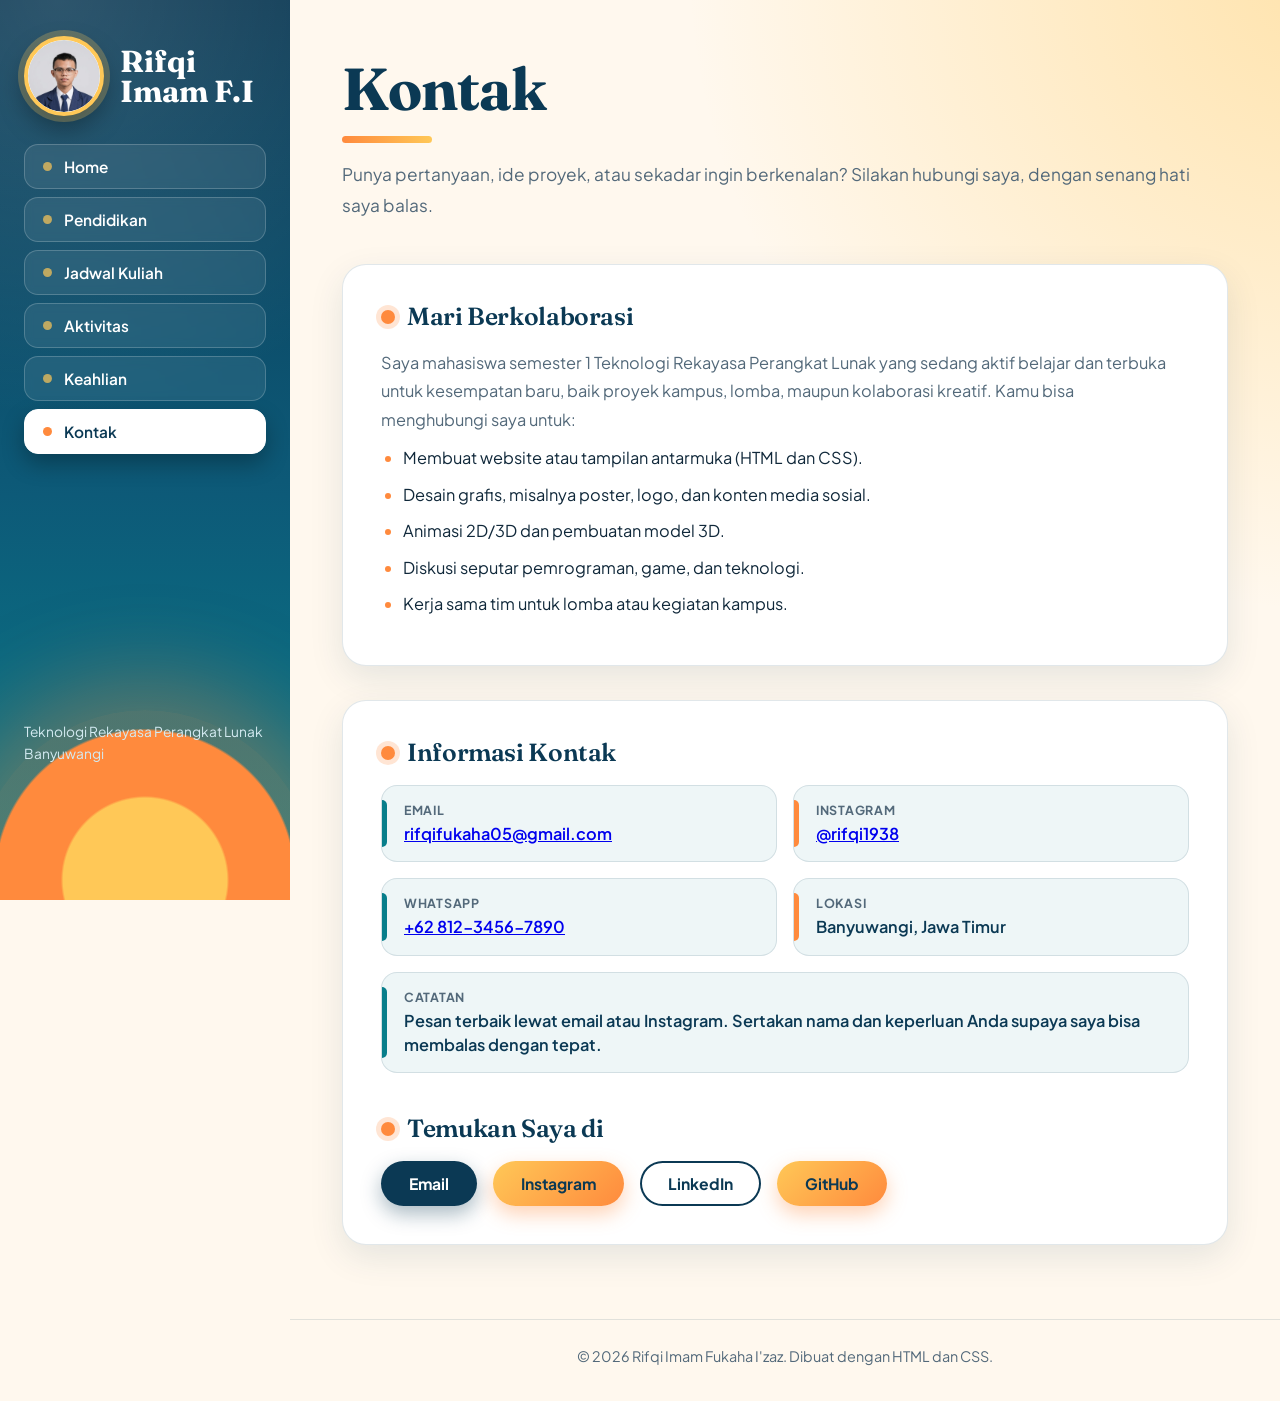
==== kontak.html @ 82b18da4 "Add files via upload" ====
<!DOCTYPE html>
<html lang="id">
<head>
<meta charset="UTF-8">
<meta name="viewport" content="width=device-width, initial-scale=1">
<title>Kontak - Rifqi Imam Fukaha I'zaz</title>
<link rel="preconnect" href="https://fonts.googleapis.com">
<link rel="preconnect" href="https://fonts.gstatic.com" crossorigin>
<link href="https://fonts.googleapis.com/css2?family=Fraunces:opsz,wght@9..144,600;9..144,700&family=Plus+Jakarta+Sans:wght@400;500;600;700;800&display=swap" rel="stylesheet">
<link rel="stylesheet" href="style.css?v=5">
</head>
<body>
<header class="top">
  <div class="brand-row" style="display:flex;flex-direction:row;align-items:center;gap:16px;">
  <a class="brand" href="index.html" style="display:block;flex:none;width:80px;height:80px;min-width:80px;min-height:80px;aspect-ratio:1/1;padding:0;border-radius:50%;overflow:hidden;background:#fff;border:4px solid #ffc857;box-sizing:border-box;">
    <img src="foto.png.jpeg" alt="Logo RI" width="80" height="80" style="display:block;width:100%;height:100%;max-width:none;object-fit:cover;object-position:center 18%;border-radius:50%;">
  </a>
  <a class="brand-nama" href="index.html" style="display:block;font-family:'Fraunces',Georgia,serif;font-weight:700;font-size:1.9rem;line-height:1;color:#fff;text-decoration:none;">Rifqi Imam F.I</a>
  </div>
  <nav>
    <a href="index.html">Home</a>
    <a href="pendidikan.html">Pendidikan</a>
    <a href="jadwal.html">Jadwal Kuliah</a>
    <a href="aktivitas.html">Aktivitas</a>
    <a href="keahlian.html">Keahlian</a>
    <a href="kontak.html" class="aktif">Kontak</a>
  </nav>
</header>
<main>
<section class="judul"><h1>Kontak</h1><p>Punya pertanyaan, ide proyek, atau sekadar ingin berkenalan? Silakan hubungi saya, dengan senang hati saya balas.</p></section>
<section class="panel">
  <h2>Mari Berkolaborasi</h2>
  <p>Saya mahasiswa semester 1 Teknologi Rekayasa Perangkat Lunak yang sedang aktif belajar dan terbuka untuk kesempatan baru, baik proyek kampus, lomba, maupun kolaborasi kreatif. Kamu bisa menghubungi saya untuk:</p>
  <ul class="daftar">
    <li>Membuat website atau tampilan antarmuka (HTML dan CSS).</li>
    <li>Desain grafis, misalnya poster, logo, dan konten media sosial.</li>
    <li>Animasi 2D/3D dan pembuatan model 3D.</li>
    <li>Diskusi seputar pemrograman, game, dan teknologi.</li>
    <li>Kerja sama tim untuk lomba atau kegiatan kampus.</li>
  </ul>
</section>
<section class="panel">
  <h2>Informasi Kontak</h2>
  <dl class="kartu">
    <div><dt>Email</dt><dd><a href="mailto:rifqifukaha05@gmail.com">rifqifukaha05@gmail.com</a></dd></div>
    <div><dt>Instagram</dt><dd><a href="https://www.instagram.com/rifqi1938?evlk=MTZ6MG1ocnJ2a3Q0bg==" target="_blank" rel="noopener">@rifqi1938</a></dd></div>
    <div><dt>WhatsApp</dt><dd><a href="https://wa.me/6281234567890" target="_blank" rel="noopener">+62 812-3456-7890</a></dd></div>
    <div><dt>Lokasi</dt><dd>Banyuwangi, Jawa Timur</dd></div>
    <div class="wide"><dt>Catatan</dt><dd>Pesan terbaik lewat email atau Instagram. Sertakan nama dan keperluan Anda supaya saya bisa membalas dengan tepat.</dd></div>
  </dl>
  <h2>Temukan Saya di</h2>
  <div class="kontak-btn">
    <a class="btn ungu" href="mailto:rifqifukaha05@gmail.com">Email</a>
    <a class="btn" href="https://www.instagram.com/rifqi1938?evlk=MTZ6MG1ocnJ2a3Q0bg==" target="_blank" rel="noopener">Instagram</a>
    <a class="btn putih" href="https://www.linkedin.com/" target="_blank" rel="noopener">LinkedIn</a>
    <a class="btn" href="https://github.com/" target="_blank" rel="noopener">GitHub</a>
  </div>
</section>
</main>
<footer>&copy; 2026 Rifqi Imam Fukaha I'zaz. Dibuat dengan HTML dan CSS.</footer>
</body>
</html>
---- style.css ----
/* ==========================================================
   WEB PRIBADI - Tema "Sunrise of Banyuwangi" (versi 2)
   Daftar isi:
   1 Variabel & mode gelap   2 Dasar          3 Sidebar + menu
   4 Tombol                  5 Hero (Home)    6 Judul halaman
   7 Panel                   8 Timeline       9 Jadwal kuliah
   10 Skill                  11 Footer        12 Animasi
   13 Responsif              14 Cetak
   ========================================================== */

/* ---------- 1. Variabel ---------- */
:root{
  color-scheme:light dark;

  /* warna merek (sama di mode terang & gelap) */
  --ocean:#0b3954;
  --sea:#087e8b;
  --sun:#ff8a3d;
  --gold:#ffc857;

  /* warna yang berubah menurut mode */
  --bg:#fff8ee;
  --glow:rgba(255,200,87,.45);
  --card:#ffffff;
  --head:#0b3954;           /* warna judul */
  --ink:#10283a;            /* warna teks */
  --muted:#53697a;
  --line:rgba(11,57,84,.12);
  --zebra:#fff7ec;
  --hov:#ffe9cf;
  --track:#e6eef1;
  --chip-bg:#e4eef3;
  --chip-ink:#0b3954;
  --tag-bg:rgba(255,138,61,.16);
  --tag-ink:#9a4308;
  --tosca-bg:rgba(8,126,139,.12);
  --shadow:0 12px 34px rgba(11,57,84,.10);

  --display:"Fraunces",Georgia,"Times New Roman",serif;
  --body:"Plus Jakarta Sans","Segoe UI",Helvetica,Arial,sans-serif;
  --side:290px;
  --radius:24px;
}
@media(prefers-color-scheme:dark){
  :root{
    --bg:#0a1b28;--glow:rgba(255,138,61,.16);--card:#112c3f;--head:#ffffff;--ink:#e6f0f5;--muted:#9fb7c6;
    --line:rgba(255,255,255,.12);--zebra:#14344a;--hov:#1d4a66;--track:#1d3b50;
    --chip-bg:#1d4560;--chip-ink:#d7eef7;--tag-bg:rgba(255,138,61,.2);--tag-ink:#ffb27a;--tosca-bg:rgba(8,126,139,.3);
    --shadow:0 12px 34px rgba(0,0,0,.35);
  }
}

/* ---------- 2. Dasar ---------- */
*{box-sizing:border-box;margin:0;padding:0}
html{scroll-behavior:smooth;scrollbar-color:var(--sea) transparent}
body{
  font-family:var(--body);font-size:1.02rem;line-height:1.75;color:var(--ink);
  background:radial-gradient(circle at 105% -5%,var(--glow),transparent 40%),var(--bg);
  background-attachment:fixed;min-height:100vh;
  display:grid;grid-template-columns:var(--side) 1fr;grid-template-rows:1fr auto;
  -webkit-font-smoothing:antialiased;
}
h1,h2,h3{font-family:var(--display);font-weight:600;line-height:1.12;letter-spacing:-.015em;text-wrap:balance}
p{max-width:66ch;margin-bottom:10px;text-wrap:pretty}
img{max-width:100%}
::selection{background:var(--sun);color:#fff}
a:focus-visible{outline:3px solid var(--sun);outline-offset:3px;border-radius:12px}

/* ---------- 3. Sidebar + tombol menu ---------- */
.top{
  grid-column:1;grid-row:1 / span 2;position:sticky;top:0;height:100vh;overflow:hidden;
  display:flex;flex-direction:column;gap:28px;padding:36px 24px;color:#fff;
  background:
    radial-gradient(circle at 20% 0%,rgba(255,255,255,.14),transparent 45%),
    linear-gradient(180deg,var(--ocean) 0%,#0d5a78 55%,var(--sea) 100%);
}
.top::before{ /* matahari terbit */
  content:"";position:absolute;left:50%;bottom:-150px;width:340px;height:340px;transform:translateX(-50%);border-radius:50%;
  background:radial-gradient(circle,var(--gold) 0 34%,var(--sun) 35% 62%,rgba(255,138,61,.28) 63% 100%);
  box-shadow:0 0 90px 30px rgba(255,138,61,.35);
}
.top::after{ /* identitas singkat */
  content:"Teknologi Rekayasa Perangkat Lunak\A Banyuwangi";white-space:pre;position:relative;z-index:1;
  margin-top:auto;margin-bottom:100px;font-size:.86rem;line-height:1.55;color:#d4ebf2;
}
.brand{
  position:relative;z-index:1;align-self:flex-start;display:grid;place-items:center;width:68px;height:68px;border-radius:50%;
  font:700 1.6rem var(--display);color:var(--ocean);text-decoration:none;background:var(--gold);
  box-shadow:0 0 0 6px rgba(255,200,87,.25),0 10px 24px rgba(0,0,0,.25);
  transition:transform .3s cubic-bezier(.3,1.6,.5,1);
}
.brand span{color:var(--sun)}
.brand:hover{transform:rotate(-10deg) scale(1.08)}

nav{position:relative;z-index:1;display:flex;flex-direction:column;gap:8px}
nav a{
  display:flex;align-items:center;gap:12px;padding:12px 18px;border-radius:14px;
  font:600 .96rem var(--body);color:#fff;text-decoration:none;
  background:rgba(255,255,255,.08);border:1px solid rgba(255,255,255,.2);backdrop-filter:blur(4px);
  transition:transform .18s,background .18s,color .18s,box-shadow .18s;
}
nav a::before{content:"";width:9px;height:9px;border-radius:50%;background:var(--gold);flex:none;opacity:.7;transition:transform .18s}
nav a:hover{background:var(--sun);color:var(--ocean);border-color:var(--sun);transform:translateX(6px);box-shadow:0 10px 22px rgba(0,0,0,.28)}
nav a:hover::before{background:var(--ocean);opacity:1;transform:scale(1.3)}
nav a:active{transform:translateX(6px) scale(.97)}
nav a.aktif{background:#fff;color:var(--ocean);border-color:#fff;box-shadow:0 10px 22px rgba(0,0,0,.28)}
nav a.aktif::before{background:var(--sun);opacity:1}

/* ---------- 4. Tombol ---------- */
.btn{
  position:relative;overflow:hidden;display:inline-block;padding:13px 28px;border-radius:999px;
  font:700 .98rem var(--body);text-decoration:none;color:var(--ocean);
  background:linear-gradient(135deg,var(--gold),var(--sun));box-shadow:0 8px 20px rgba(255,138,61,.38);
  transition:transform .18s,box-shadow .18s;
}
.btn::after{ /* kilau saat hover */
  content:"";position:absolute;top:0;left:-70%;width:45%;height:100%;transform:skewX(-20deg);
  background:linear-gradient(90deg,transparent,rgba(255,255,255,.55),transparent);transition:left .5s;
}
.btn:hover{transform:translateY(-3px);box-shadow:0 14px 28px rgba(255,138,61,.5)}
.btn:hover::after{left:130%}
.btn:active{transform:translateY(1px) scale(.97)}
.btn.ungu{background:var(--ocean);color:#fff;box-shadow:0 8px 20px rgba(11,57,84,.35)}
.btn.putih{background:transparent;color:var(--head);box-shadow:inset 0 0 0 2px var(--head)}
.btn.putih:hover{background:var(--head);color:var(--bg)}

main{grid-column:2;width:100%;max-width:1000px;justify-self:center;padding:56px 52px 40px}

/* ---------- 5. Hero (Home) ---------- */
.hero{display:grid;grid-template-columns:1.15fr 1fr;gap:56px;align-items:center;padding:6px 0 54px}
.sapa{font:700 1.05rem var(--body);color:var(--sun);margin-bottom:6px}
.hero h1{font-size:clamp(2.6rem,5.2vw,4.5rem);font-weight:700;margin-bottom:20px;color:var(--head)}
.lead{font-size:1.1rem;color:var(--muted);max-width:48ch;margin-bottom:28px}
.aksi{display:flex;flex-wrap:wrap;gap:14px;margin-bottom:30px}
.chips{display:flex;flex-wrap:wrap;gap:9px;list-style:none}
.chips li{
  font:600 .88rem var(--body);color:var(--chip-ink);padding:5px 15px;border-radius:999px;
  background:var(--tosca-bg);border:1px solid rgba(8,126,139,.3);transition:transform .18s;
}
.chips li:nth-child(even){background:var(--tag-bg);border-color:rgba(255,138,61,.4)}
.chips li:hover{transform:translateY(-3px)}

.hero-foto{position:relative;justify-self:center;width:min(100%,340px)}
.hero-foto::before{
  content:"";position:absolute;width:64%;aspect-ratio:1;right:-24%;top:-9%;border-radius:50%;z-index:-1;
  background:radial-gradient(circle,var(--gold) 0 45%,var(--sun) 46%);box-shadow:0 0 60px rgba(255,138,61,.4);
}
.hero-foto::after{
  content:"";position:absolute;width:50%;height:34px;left:-18%;bottom:5%;z-index:-1;border-radius:999px;
  background:repeating-linear-gradient(90deg,var(--sea) 0 14px,transparent 14px 28px);opacity:.4;
}
.foto{
  display:block;width:100%;aspect-ratio:4/5;object-fit:cover;background:var(--sea);
  border-radius:999px 999px 28px 28px;border:6px solid var(--card);box-shadow:0 28px 54px rgba(11,57,84,.3);
  transition:transform .4s cubic-bezier(.3,1.4,.5,1);
}
.hero-foto:hover .foto{transform:scale(1.025)}
.stiker{
  position:absolute;font:700 .85rem var(--body);color:var(--head);background:var(--card);white-space:nowrap;
  padding:6px 14px 6px 12px;border-radius:999px;box-shadow:0 10px 24px rgba(11,57,84,.22);
  animation:ambang 5s ease-in-out infinite;
}
.stiker::before{content:"";display:inline-block;width:9px;height:9px;border-radius:50%;margin-right:8px;background:var(--sun)}
.s1{top:20%;left:-34px}
.s2{bottom:18%;left:-44px;animation-delay:-1.6s}.s2::before{background:var(--sea)}
.s3{bottom:34%;right:-30px;animation-delay:-3.2s}.s3::before{background:var(--gold)}

/* ---------- 6. Judul halaman dalam ---------- */
.judul{padding:0 0 34px}
.judul h1{font-size:clamp(2.4rem,4.8vw,3.7rem);font-weight:700;color:var(--head)}
.judul h1::after{content:"";display:block;width:90px;height:7px;border-radius:7px;margin-top:14px;background:linear-gradient(90deg,var(--sun),var(--gold))}
.judul p{color:var(--muted);margin-top:16px;font-size:1.08rem}

/* ---------- 7. Panel ---------- */
.panel{
  background:var(--card);border:1px solid var(--line);border-radius:var(--radius);box-shadow:var(--shadow);
  padding:38px;margin-bottom:34px;transition:transform .25s,box-shadow .25s;
}
.panel:hover{transform:translateY(-3px);box-shadow:0 18px 44px rgba(11,57,84,.16)}
.panel h2{font-size:1.55rem;color:var(--head);margin-bottom:18px;display:flex;align-items:center;gap:12px}
.panel h2::before{content:"";width:14px;height:14px;border-radius:50%;flex:none;background:var(--sun);box-shadow:0 0 0 5px rgba(255,138,61,.22)}
.panel h2:not(:first-child){margin-top:42px}
.panel p{color:var(--muted)}
ul.daftar{margin:6px 0 0 22px}
ul.daftar li{margin-bottom:8px}
ul.daftar li::marker{color:var(--sun)}

dl{display:grid;grid-template-columns:170px 1fr}
dt,dd{padding:13px 0;border-bottom:1px solid var(--line)}
dt{font-weight:700;color:var(--sea)}
dd{transition:padding .2s}
dl dt:last-of-type,dl dd:last-of-type{border-bottom:0}

/* ---------- 8. Timeline ---------- */
.timeline{border-left:3px solid transparent;border-image:linear-gradient(180deg,var(--sea),var(--sun)) 1;margin-left:7px}
.item{position:relative;padding:0 0 28px 32px}
.item:last-child{padding-bottom:0}
.item::before{
  content:"";position:absolute;left:-10px;top:6px;width:17px;height:17px;border-radius:50%;background:var(--sun);
  box-shadow:0 0 0 5px var(--card),0 0 0 7px rgba(255,138,61,.5);transition:transform .2s;
}
.item:nth-child(even)::before{background:var(--sea);box-shadow:0 0 0 5px var(--card),0 0 0 7px rgba(8,126,139,.5)}
.item:hover::before{transform:scale(1.3)}
.tahun{display:inline-block;font:700 .82rem var(--body);color:var(--tag-ink);background:var(--tag-bg);border-radius:999px;padding:2px 13px}
.item strong{display:block;font:600 1.22rem var(--display);color:var(--head);margin-top:6px}
.item .ket{color:var(--muted)}

/* ---------- 9. Jadwal kuliah (tabel biasa) ---------- */
.scroll{overflow-x:auto}
table.jadwal{
  --luar:var(--ocean);--dalam:#a9bcc8;--tebal:var(--ocean);
  width:100%;min-width:700px;table-layout:fixed;border-collapse:collapse;border:2px solid var(--luar);
}
table.jadwal caption{caption-side:top;text-align:left;font:600 1.1rem var(--display);color:var(--head);padding-bottom:12px}

/* lebar kolom */
table.jadwal thead th:nth-child(1){width:13%}
table.jadwal thead th:nth-child(2){width:19%}
table.jadwal thead th:nth-child(3){width:40%}
table.jadwal thead th:nth-child(4){width:9%}
table.jadwal thead th:nth-child(5){width:19%}

/* garis sel */
table.jadwal th,table.jadwal td{border:1px solid var(--dalam);padding:12px 14px;vertical-align:middle;line-height:1.45}
table.jadwal thead th{background:var(--ocean);color:#fff;border-color:var(--ocean);font:700 .92rem var(--body);text-align:center}
/* PEMBATAS ANTAR HARI (garis tebal) - dibuat dari tiga sisi supaya pasti tampil */
table.jadwal tbody{border-bottom:4px solid var(--tebal)}
table.jadwal tbody tr:last-child td{border-bottom:4px solid var(--tebal)}
table.jadwal tbody + tbody tr:first-child td{border-top:4px solid var(--tebal)}
table.jadwal tfoot td{border-top:4px solid var(--tebal)}

/* tata letak isi sel */
table.jadwal td.hari{text-align:center;font:700 1.05rem var(--display);background:var(--gold);color:var(--ocean);border-right:1px solid var(--tebal);border-bottom:4px solid var(--tebal)}
table.jadwal td.jam,table.jadwal td.sks{text-align:center;white-space:nowrap}
table.jadwal td.mk,table.jadwal td.ruang{text-align:left}
table.jadwal td{font-variant-numeric:tabular-nums}
table.jadwal tbody + tbody td.hari{border-top:4px solid var(--tebal)}

/* warna baris */
table.jadwal tbody tr:nth-child(even) td:not(.hari){background:var(--zebra)}
table.jadwal tbody tr:hover td:not(.hari){background:var(--hov)}

table.jadwal tfoot td{background:var(--ocean);color:#fff;font-weight:700;border-color:var(--ocean)}
table.jadwal tfoot td.kanan{text-align:right}
table.jadwal tfoot td:nth-child(2){text-align:center}

@media(prefers-color-scheme:dark){
  table.jadwal{--luar:#6fa3bf;--dalam:#3d6b85;--tebal:#6fa3bf}
  table.jadwal thead th,table.jadwal tfoot td{background:#0d5a78;border-color:#3d6b85}
}

/* ---------- 10. Skill ---------- */
.skill{margin:22px 0}
.skill b{font-weight:700}
.skill em{float:right;font-style:normal;font-weight:700;color:var(--sea)}
.bar{height:13px;border-radius:13px;background:var(--track);overflow:hidden;margin-top:8px}
.bar i{display:block;height:100%;border-radius:13px;background:linear-gradient(90deg,var(--sea),var(--sun));
  transform-origin:left;animation:isi 1s .2s cubic-bezier(.3,.9,.3,1) both}
.skill:nth-of-type(2) .bar i{animation-delay:.32s}
.skill:nth-of-type(3) .bar i{animation-delay:.44s}
.skill:nth-of-type(4) .bar i{animation-delay:.56s}
.kontak-btn{display:flex;flex-wrap:wrap;gap:16px;margin-top:18px}

/* ---------- 11. Footer ---------- */
footer{grid-column:2;text-align:center;color:var(--muted);font-size:.9rem;padding:24px 20px 32px;border-top:1px solid var(--line)}

/* ---------- 12. Animasi ---------- */
@keyframes naik{from{opacity:0;transform:translateY(22px)}to{opacity:1;transform:none}}
@keyframes isi{from{transform:scaleX(0)}to{transform:scaleX(1)}}
@keyframes ambang{0%,100%{translate:0 0}50%{translate:0 -7px}}

.hero .sapa,.hero h1,.hero .lead,.hero .aksi,.hero .chips,.hero .hero-foto{animation:naik .75s ease-out both}
.hero h1{animation-delay:.08s}.hero .lead{animation-delay:.16s}.hero .aksi{animation-delay:.24s}
.hero .chips{animation-delay:.32s}.hero .hero-foto{animation-delay:.2s}
.judul{animation:naik .6s ease-out both}

/* panel muncul halus saat di-scroll (browser yang mendukung) */
@supports (animation-timeline:view()){
  .panel{animation:naik linear both;animation-timeline:view();animation-range:entry 0% entry 35%}
}

/* ---------- 13. Responsif ---------- */
@media(max-width:960px){
  body{display:block}
  .top{position:static;height:auto;flex-direction:row;flex-wrap:wrap;align-items:center;gap:16px;padding:18px 20px}
  .top::before,.top::after{display:none}
  .brand{width:52px;height:52px;font-size:1.25rem}
  nav{flex-direction:row;flex-wrap:wrap;gap:8px}
  nav a{padding:8px 15px;font-size:.9rem}
  nav a::before{display:none}
  nav a:hover{transform:translateY(-2px)}
  main{padding:34px 20px 20px}
  .hero{grid-template-columns:1fr;gap:66px}
  .hero-foto{width:min(78%,320px)}
}
@media(max-width:560px){
  body{font-size:1rem}
  dl{grid-template-columns:1fr}
  dt{border-bottom:0;padding-bottom:0}
  .panel{padding:24px}
  .panel:hover{transform:none}
  .s1{left:-14px}.s2{left:-14px}.s3{right:-10px}
}
@media(prefers-reduced-motion:reduce){
  *,*::before,*::after{animation:none!important;transition:none!important}
  html{scroll-behavior:auto}
}

/* ---------- 14. Cetak ---------- */
@media print{
  .top,.aksi,.kontak-btn{display:none}
  body{display:block;background:#fff;color:#000}
  .panel,.scroll{box-shadow:none;animation:none}
}

/* ---------- Kartu profil (Home) ---------- */
dl.kartu{display:grid;grid-template-columns:repeat(2,1fr);gap:16px}
dl.kartu > div{
  position:relative;padding:16px 18px 16px 22px;border-radius:16px;
  background:color-mix(in srgb,var(--sea) 7%,var(--card));border:1px solid var(--line);
  transition:transform .2s,box-shadow .2s;
}
dl.kartu > div::before{ /* garis aksen di kiri */
  content:"";position:absolute;left:0;top:14px;bottom:14px;width:5px;border-radius:0 5px 5px 0;background:var(--sea);
}
dl.kartu > div:nth-child(even)::before{background:var(--sun)}
dl.kartu > div:hover{transform:translateY(-3px);box-shadow:var(--shadow)}
dl.kartu .wide{grid-column:1 / -1}
dl.kartu dt,dl.kartu dd{padding:0;border:0}
dl.kartu dt{font:700 .78rem var(--body);letter-spacing:.06em;text-transform:uppercase;color:var(--muted);margin-bottom:4px}
dl.kartu dd{font-weight:600;color:var(--head);line-height:1.45}
dl.kartu .nama dd{font:700 clamp(1.4rem,3vw,1.9rem) var(--display)}
dl.kartu .cita{background:linear-gradient(135deg,rgba(255,200,87,.35),rgba(255,138,61,.22));border-color:rgba(255,138,61,.4)}
dl.kartu .cita::before{background:var(--sun)}
dl.kartu .cita dd{font:700 1.2rem var(--display)}
.tag{display:inline-block;margin:2px 6px 2px 0;font:600 .86rem var(--body);color:var(--chip-ink);
  background:var(--tosca-bg);border:1px solid rgba(8,126,139,.3);border-radius:999px;padding:3px 14px}
.tag:nth-child(even){background:var(--tag-bg);border-color:rgba(255,138,61,.4)}
@media(max-width:620px){dl.kartu{grid-template-columns:1fr}}

/* ---------- Logo gambar di sidebar (bingkai bulat) ---------- */
.brand{
  position:relative;z-index:1;align-self:flex-start;flex:none;
  display:block;width:80px;height:80px;min-width:80px;min-height:80px;aspect-ratio:1/1;padding:0;border-radius:50%;overflow:hidden;
  background:#fff;                                   /* latar putih bila logo transparan */
  border:4px solid var(--gold);                      /* bingkai emas */
  box-shadow:0 0 0 6px rgba(255,200,87,.25),         /* cincin luar */
             0 12px 26px rgba(0,0,0,.35);            /* bayangan */
  transition:transform .3s cubic-bezier(.3,1.6,.5,1),box-shadow .3s;
}
.brand img{
  display:block;width:100%;height:100%;max-width:none;
  object-fit:cover;object-position:center 18%;       /* mengisi bulatan; fokus ke bagian atas (wajah) */
  border-radius:50%;
}
.brand:hover{
  transform:rotate(-6deg) scale(1.07);
  box-shadow:0 0 0 6px rgba(255,138,61,.45),0 16px 30px rgba(0,0,0,.4);
}
.brand:focus-visible{outline:3px solid var(--sun);outline-offset:6px}

@media(max-width:960px){
  .brand{width:56px;height:56px;min-width:56px;min-height:56px;border-width:3px;box-shadow:0 0 0 4px rgba(255,200,87,.25),0 8px 18px rgba(0,0,0,.3)}
}
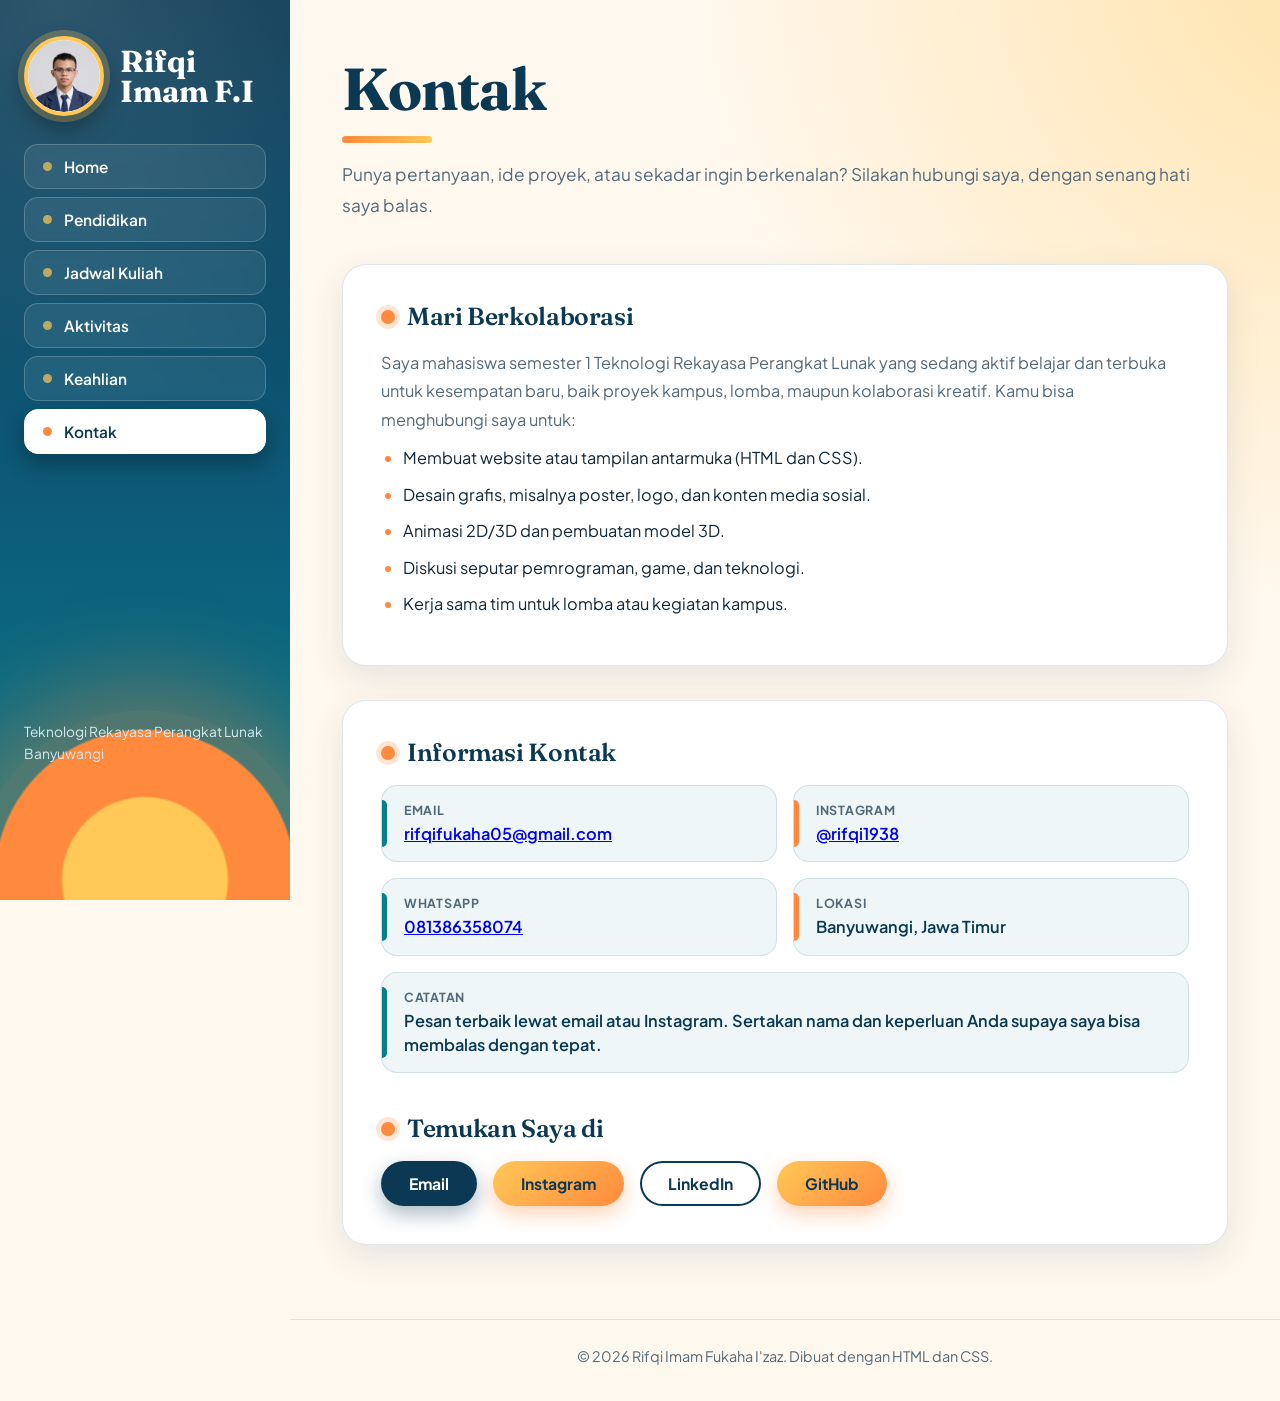
==== commit f0726190: "kontak.html" ====
--- a/kontak.html
+++ b/kontak.html
@@ -44,7 +44,7 @@
   <dl class="kartu">
     <div><dt>Email</dt><dd><a href="mailto:rifqifukaha05@gmail.com">rifqifukaha05@gmail.com</a></dd></div>
     <div><dt>Instagram</dt><dd><a href="https://www.instagram.com/rifqi1938?evlk=MTZ6MG1ocnJ2a3Q0bg==" target="_blank" rel="noopener">@rifqi1938</a></dd></div>
-    <div><dt>WhatsApp</dt><dd><a href="https://wa.me/6281234567890" target="_blank" rel="noopener">+62 812-3456-7890</a></dd></div>
+    <div><dt>WhatsApp</dt><dd><a href="https://wa.me/6281234567890" target="_blank" rel="noopener">081386358074</a></dd></div>
     <div><dt>Lokasi</dt><dd>Banyuwangi, Jawa Timur</dd></div>
     <div class="wide"><dt>Catatan</dt><dd>Pesan terbaik lewat email atau Instagram. Sertakan nama dan keperluan Anda supaya saya bisa membalas dengan tepat.</dd></div>
   </dl>
@@ -59,4 +59,4 @@
 </main>
 <footer>&copy; 2026 Rifqi Imam Fukaha I'zaz. Dibuat dengan HTML dan CSS.</footer>
 </body>
-</html>+</html>
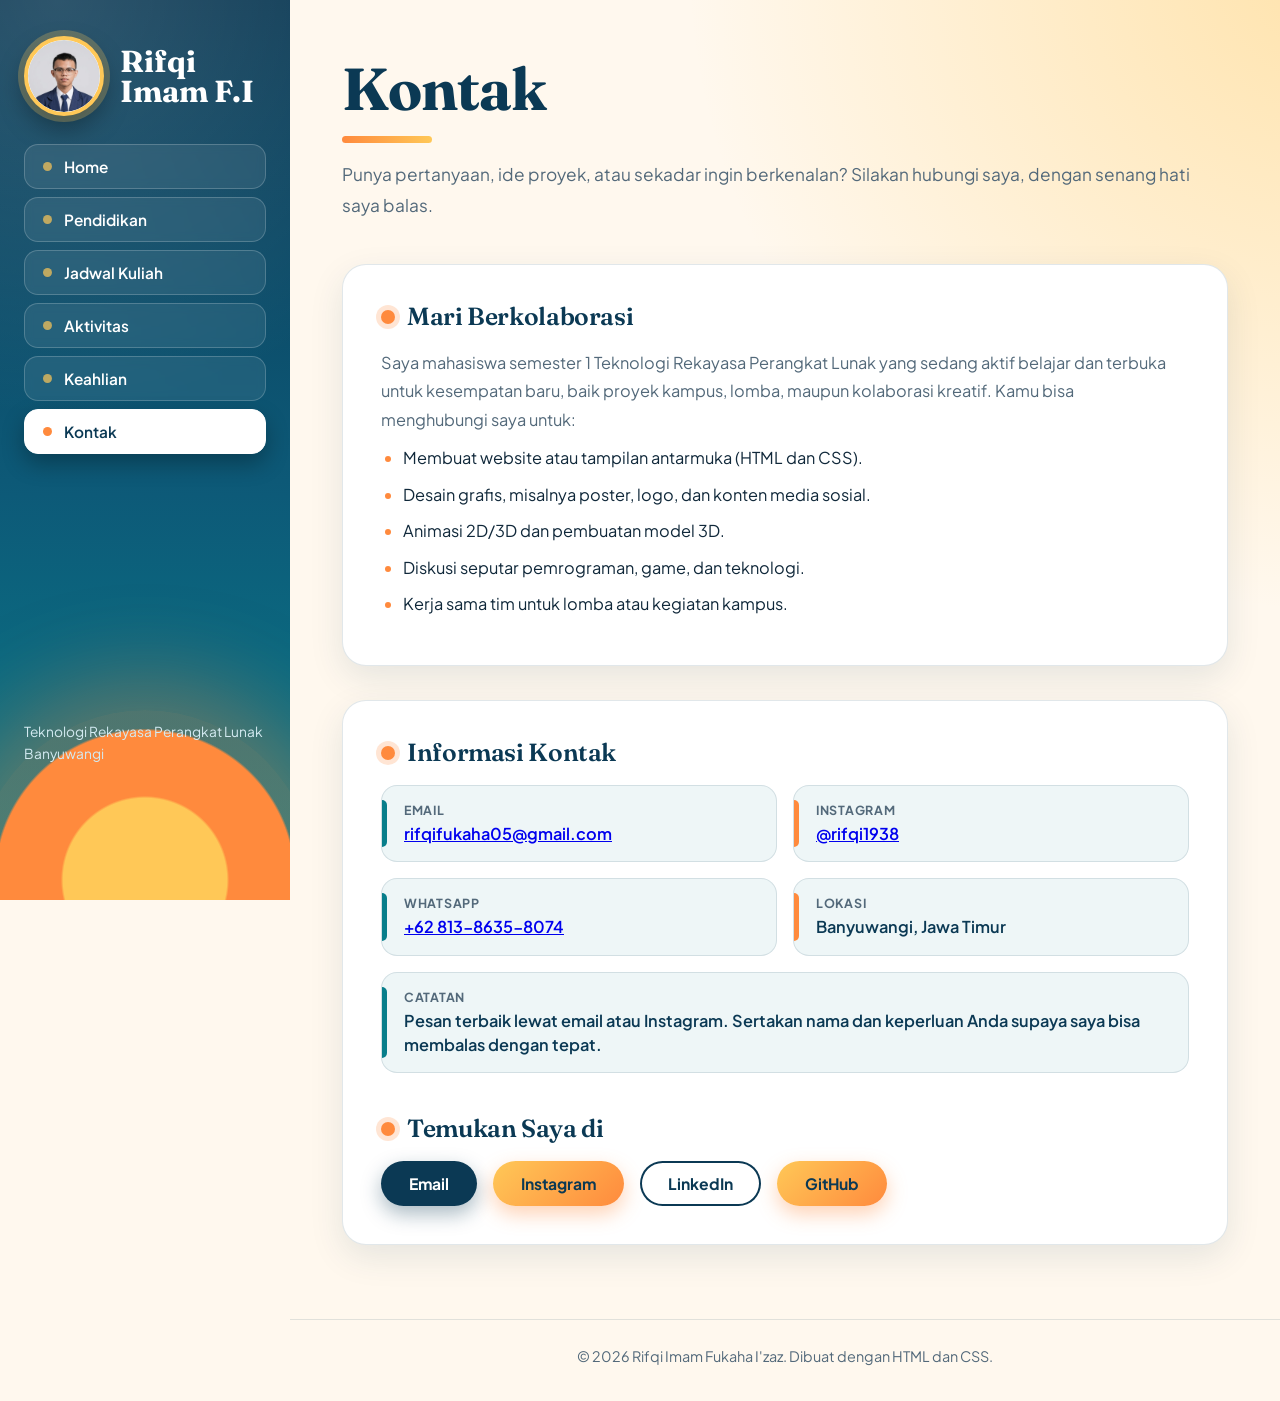
==== commit c154217a: "kontak.html" ====
--- a/kontak.html
+++ b/kontak.html
@@ -44,7 +44,7 @@
   <dl class="kartu">
     <div><dt>Email</dt><dd><a href="mailto:rifqifukaha05@gmail.com">rifqifukaha05@gmail.com</a></dd></div>
     <div><dt>Instagram</dt><dd><a href="https://www.instagram.com/rifqi1938?evlk=MTZ6MG1ocnJ2a3Q0bg==" target="_blank" rel="noopener">@rifqi1938</a></dd></div>
-    <div><dt>WhatsApp</dt><dd><a href="https://wa.me/6281234567890" target="_blank" rel="noopener">081386358074</a></dd></div>
+    <div><dt>WhatsApp</dt><dd><a href="https://wa.me/6281386358074" target="_blank" rel="noopener">+62 813-8635-8074</a></dd></div>
     <div><dt>Lokasi</dt><dd>Banyuwangi, Jawa Timur</dd></div>
     <div class="wide"><dt>Catatan</dt><dd>Pesan terbaik lewat email atau Instagram. Sertakan nama dan keperluan Anda supaya saya bisa membalas dengan tepat.</dd></div>
   </dl>
